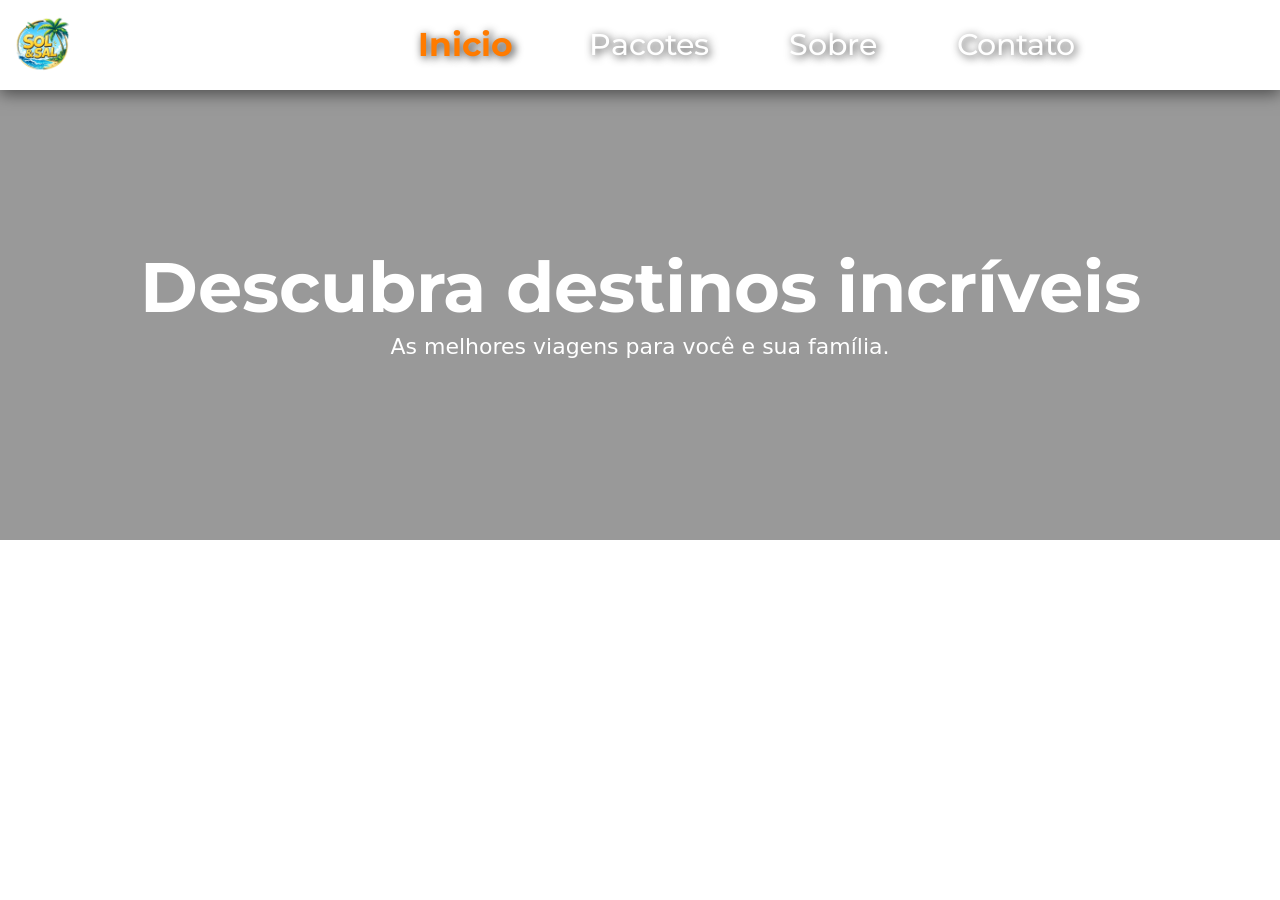
==== index.html @ 177da572 "vinicius: alteração da responsividade da navbar" ====
<!DOCTYPE html>
<html lang="en">
<head>
    <meta charset="UTF-8">
    <meta name="viewport" content="width=device-width, initial-scale=1.0">
    <title>Contato Agencia de Viagens</title>
    <link rel="stylesheet" href="css/style.css"/>
    <link rel="preconnect" href="https://fonts.googleapis.com">
    <link rel="preconnect" href="https://fonts.gstatic.com" crossorigin>
    <link href="https://fonts.googleapis.com/css2?family=Montserrat:wght@400;700;900&display=swap" rel="stylesheet">
    <link href="https://cdn.jsdelivr.net/npm/bootstrap@5.3.3/dist/css/bootstrap.min.css" rel="stylesheet">
    <script src="https://cdn.jsdelivr.net/npm/bootstrap@5.3.3/dist/js/bootstrap.bundle.min.js"></script>
</head>
<body>
    <header>
        <div class="container-fluid header-content">
            
            <img src="images/logo.png" alt="Logo" class="logo">

            <nav>
                <a href="index.html" class="pagina_ativa">Inicio</a>
                <a href="pacotes.html">Pacotes</a>
                <a href="sobre.html">Sobre</a>
                <a href="contato.html">Contato</a>
            </nav>
        </div>

    </header>

    <main class="banner">
        <div class="banner-content">
            <h2 class="banner-title">
                Descubra destinos incríveis
            </h2>

            <p class="banner-subtitle">
                As melhores viagens para você e sua família.
            </p>
        </div>
    </main>
</body>
</html>
---- css/style.css ----
* {
    margin: 0px;
    padding: 0;
    box-sizing: border-box;
}
/* Root (predefinição de Titulo, cores e etc) */
:root {
    --title-font: 'Montserrat',  sans-serif;
    --title-weight: 500;
    --cor_branco: white;
    --cor_preto: black;
    --cor_madeira: #DEB887;
    --cor_sol: #FF7B00;
}


/* Logo no titulo, navbar e botoes da navbar */
.logo{
    padding-top: 10px;
    height: 70px;
    width: auto;
    left: 0;
}

header {
    position: fixed;
    height: 90px;
    top: 0;
    left: 0;
    width: 100%;
    z-index: 1000;
    background-color: white;
    padding-bottom: 20px;
    border-bottom: 6px solid var(--cor_branco);
    box-shadow: 0 4px 15px rgba(0, 0, 0, 0.5);
}
.header-content {
    display: flex;
    align-items: center;
    width: 100%;
    height: 100%;
    padding: 10px 0px 10px 0px;
}

nav {
    display: flex;
    flex-direction: row;
    justify-content: center;
    margin-left: 10px;
    gap: 20px;
    align-items: center;
    margin-top: 10px
}
nav a{
    text-shadow: 2px 2px 8px rgba(0, 0, 0, 0.8);
    font-family: var(--title-font);
    font-weight: var(--title-weight);
    font-size: 18px;
    text-decoration: none;
    color:var(--cor_branco);
    transition: transform 0.2s ease;
}
nav a:hover {
    color: var(--cor_sol);
    border-radius: 10px;
    transform: scale(1.10);
}
nav a.pagina_ativa {
    font-weight: bold;
    color: var(--cor_sol);
    transform: scale(1.10);
}
/* FIM DA NAV*/

/* Body Padrão (Alterar conforme desenvolvimento do site) */
body {
    padding-top: 90px;
    font-family: Arial, sans-serif;
    background-color: #f8f8f8;
    background-size: 25px 25px;
}

.banner {
    min-height: 450px;
    background-image: 
    linear-gradient(rgba(0, 0, 0, 0.4),
    rgba(0, 0, 0, 0.4)),
    url("../images/fundo_principal.jpg");
    background-size: cover;
    background-position: center;
    
    display: flex;
    flex-direction: column;
    justify-content: center;
    align-items: center;

    color: white;
    text-align: center;
}

.banner-title {
    font-family: 'Montserrat', sans-serif;
    font-size: 70px;
    font-weight: 700;
    color: white;
    line-height: 1;
}

.banner-subtitle {
    color: white;
    font-size: 22px;
}

/* CSS da Página Sobre */
.sobre {
    padding: 60px 20px;
}

.sobre .container {
    max-width: 900px;
    margin: 0 auto;
    background-color: rgba(255, 255, 255, 0.9);
    padding: 40px;
    border-radius: 15px;
    box-shadow: 0 5px 15px rgba(0, 0, 0, 0.15);
}

.sobre h2 {
    font-family: var(--title-font);
    font-weight: var(--title-weight);
    font-size: 2.8rem;
    text-align: center;
    color: var(--cor_sol);
    margin-bottom: 30px;
    text-transform: uppercase;
    letter-spacing: 2px;
}

.sobre p {
    font-size: 1.1rem;
    line-height: 1.8;
    color: #333;
    text-align: justify;
    margin-bottom: 20px;
}

.sobre strong {
    color: var(--cor_sol);
}

.sobre p:last-child {
    margin-bottom: 0;
}









/* tela para tablet */
@media (min-width: 768px) {
    nav{
        gap: 40px;
    }
    nav a{
        font-size: 22px;
    }
}
/* Fim tela para tablet*/
 






/* Tela para PC*/
@media (min-width: 1024px){
    .container{
        max-width: 100%;
    }
    header {
    display: flex;
    flex-direction: column;
    align-items: center;
    padding-bottom: 5px;
    border-bottom: 6px solid var(--cor_branco);
    margin-left: 00px;
    }
    nav {
        gap: 80px;
        align-items: center;
        margin-left: 350px;
    }
    nav a{
        font-size: 30px;
    }

}
/* Fim tela para pc*/
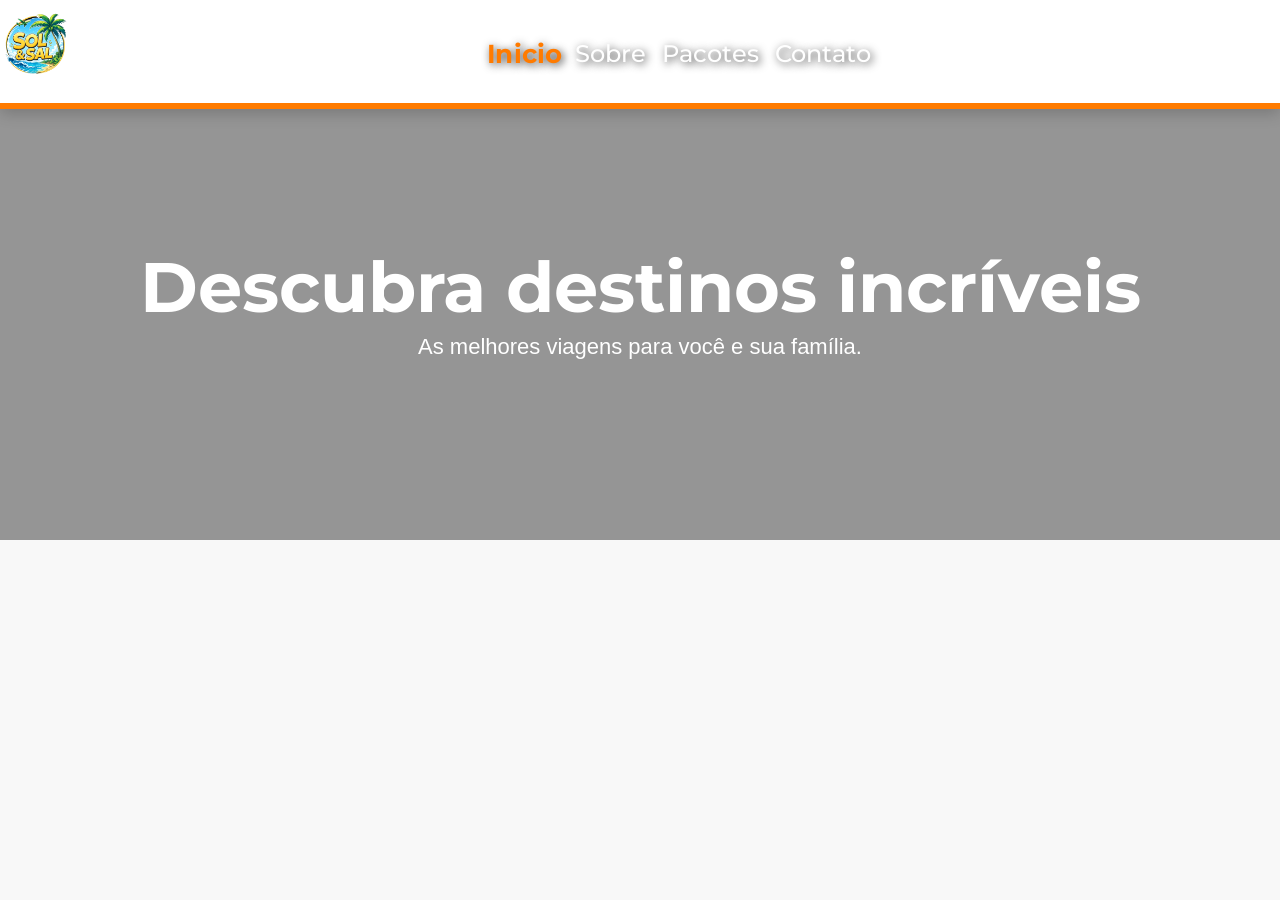
==== commit 58693e77: "criação da navbar hamburguer com bootstrap e estilizacao" ====
--- a/index.html
+++ b/index.html
@@ -4,11 +4,11 @@
     <meta charset="UTF-8">
     <meta name="viewport" content="width=device-width, initial-scale=1.0">
     <title>Contato Agencia de Viagens</title>
-    <link rel="stylesheet" href="css/style.css"/>
     <link rel="preconnect" href="https://fonts.googleapis.com">
     <link rel="preconnect" href="https://fonts.gstatic.com" crossorigin>
     <link href="https://fonts.googleapis.com/css2?family=Montserrat:wght@400;700;900&display=swap" rel="stylesheet">
     <link href="https://cdn.jsdelivr.net/npm/bootstrap@5.3.3/dist/css/bootstrap.min.css" rel="stylesheet">
+    <link rel="stylesheet" href="css/style.css"/>
     <script src="https://cdn.jsdelivr.net/npm/bootstrap@5.3.3/dist/js/bootstrap.bundle.min.js"></script>
 </head>
 <body>
@@ -17,11 +17,30 @@
             
             <img src="images/logo.png" alt="Logo" class="logo">
 
-            <nav>
-                <a href="index.html" class="pagina_ativa">Inicio</a>
-                <a href="pacotes.html">Pacotes</a>
-                <a href="sobre.html">Sobre</a>
-                <a href="contato.html">Contato</a>
+            <nav class="navbar navbar-expand-lg navbar bg">
+                <div class="container-fluid">
+
+                        <button class="navbar-toggler" type="button" data-bs-toggle="collapse" data-bs-target="#menuNavbar" aria-controls="menuNavbar" aria-expanded="false" aria-label="Alternar navegação">
+                            <span class="navbar-toggler-icon"></span>
+                        </button>
+
+                        <div class="collapse navbar-collapse" id="menuNavbar">
+                        <ul class="navbar-nav me-auto mb-2 mb-lg-0">
+                            <li class="nav-item">
+                            <a class="nav-link custom-navlink active" aria-current="page" href="index.html">Inicio</a>
+                            </li>
+                            <li class="nav-item">
+                            <a class="nav-link custom-navlink" href="sobre.html">Sobre</a>
+                            </li>
+                            <li class="nav-item">
+                            <a class="nav-link custom-navlink" href="pacotes.html">Pacotes</a>
+                            </li>
+                            <li class="nav-item">
+                            <a class="nav-link custom-navlink" href="contato.html">Contato</a>
+                            </li>
+                        </ul>
+                        </div>
+                </div>
             </nav>
         </div>
 
--- a/css/style.css
+++ b/css/style.css
@@ -16,7 +16,6 @@
 
 /* Logo no titulo, navbar e botoes da navbar */
 .logo{
-    padding-top: 10px;
     height: 70px;
     width: auto;
     left: 0;
@@ -24,19 +23,20 @@
 
 header {
     position: fixed;
-    height: 90px;
+    min-height: 90px;
     top: 0;
     left: 0;
     width: 100%;
     z-index: 1000;
     background-color: white;
     padding-bottom: 20px;
-    border-bottom: 6px solid var(--cor_branco);
-    box-shadow: 0 4px 15px rgba(0, 0, 0, 0.5);
+    border-bottom: 4px solid var(--cor_sol);
+    box-shadow: 0 4px 15px rgba(0, 0, 0, 0.2);
 }
 .header-content {
     display: flex;
-    align-items: center;
+    align-items: flex-start;
+    justify-content: space-between;
     width: 100%;
     height: 100%;
     padding: 10px 0px 10px 0px;
@@ -49,25 +49,27 @@
     margin-left: 10px;
     gap: 20px;
     align-items: center;
-    margin-top: 10px
-}
-nav a{
-    text-shadow: 2px 2px 8px rgba(0, 0, 0, 0.8);
+    margin-top: 10px;
+    width: 100%;
+}
+nav .custom-navlink{
+    text-shadow: 2px 2px 8px rgba(0, 0, 0, 0.8) !important;
     font-family: var(--title-font);
     font-weight: var(--title-weight);
     font-size: 18px;
     text-decoration: none;
-    color:var(--cor_branco);
+    color:var(--cor_branco) !important;
     transition: transform 0.2s ease;
 }
-nav a:hover {
-    color: var(--cor_sol);
+nav .custom-navlink:hover {
+    color: var(--cor_sol) !important;
     border-radius: 10px;
     transform: scale(1.10);
 }
-nav a.pagina_ativa {
+nav .custom-navlink.active, 
+nav .custom-navlink.pagina_ativa {
     font-weight: bold;
-    color: var(--cor_sol);
+    color: var(--cor_sol) !important;
     transform: scale(1.10);
 }
 /* FIM DA NAV*/
@@ -176,6 +178,45 @@
 
 
 
+/* Estilo exclusivo para o menu hamburguer*/
+@media (max-width: 991px) {
+/* 1. Mudar a cor de fundo da "caixa" do menu quando ele abre */
+    #menuNavbar {
+        background-color: var(--cor_madeira);
+        padding: 15px;
+        border-radius: 10px;
+        margin-top: 10px;
+        box-shadow: 0px 4px 10px var(--cor_sol); /* Sombra em volta  */
+    }
+    .navbar-nav .custom-navlink {
+        color: var(--cor_branco);
+        font-size: 18px;
+        text-align: center;
+        padding: 12px 0;
+        border-bottom: 1px solid gray; 
+        transition: all 0.3s ease;
+    }
+    .navbar-nav .nav-item:last-child .custom-navlink {
+        border-bottom: none;
+    }
+    .navbar-nav .custom-navlink:hover, 
+    .navbar-nav .custom-navlink.active {
+        color: #ff5733;
+        background-color: var(--cor_branco);
+        border-radius: 5px;
+    }
+}
+/*FIM NAVBAR HAMBURGUER*/
+
+
+
+
+
+
+
+
+
+
 
 /* Tela para PC*/
 @media (min-width: 1024px){
@@ -187,16 +228,13 @@
     flex-direction: column;
     align-items: center;
     padding-bottom: 5px;
-    border-bottom: 6px solid var(--cor_branco);
-    margin-left: 00px;
+    border-bottom: 6px solid var(--cor_sol);
     }
     nav {
-        gap: 80px;
-        align-items: center;
-        margin-left: 350px;
-    }
-    nav a{
-        font-size: 30px;
+        margin-left: 400px;
+    }
+    nav .custom-navlink{
+        font-size: 24px;
     }
 
 }
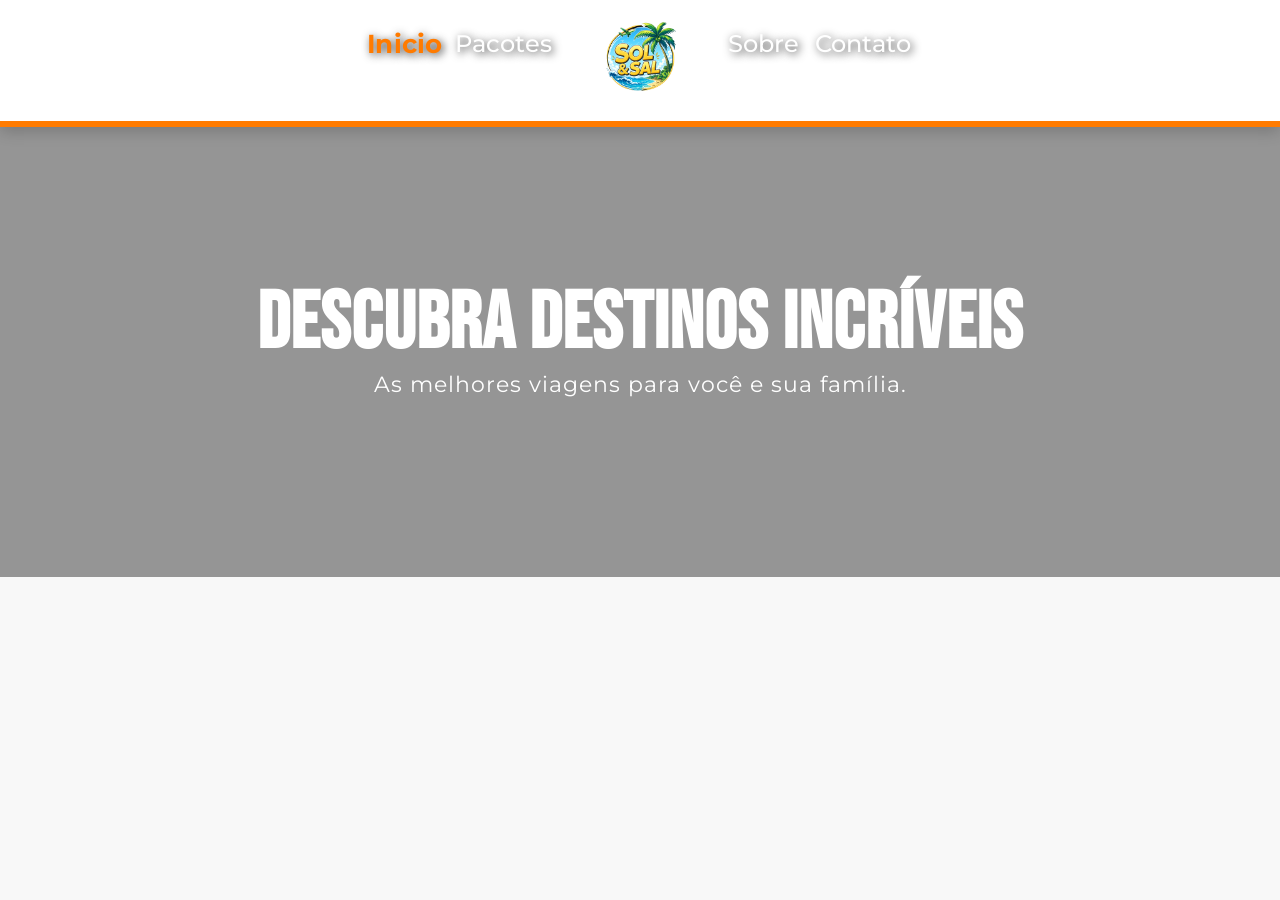
==== commit 755ce231: "Yarley: Adicionado e aplicado novas fontes na página principal, reorganização da navbar aplicando a " ====
--- a/index.html
+++ b/index.html
@@ -3,19 +3,23 @@
 <head>
     <meta charset="UTF-8">
     <meta name="viewport" content="width=device-width, initial-scale=1.0">
-    <title>Contato Agencia de Viagens</title>
+    <title>Sol & Sal | Agência de Viagens e Pacotes Turísticos</title>
     <link rel="preconnect" href="https://fonts.googleapis.com">
     <link rel="preconnect" href="https://fonts.gstatic.com" crossorigin>
     <link href="https://fonts.googleapis.com/css2?family=Montserrat:wght@400;700;900&display=swap" rel="stylesheet">
     <link href="https://cdn.jsdelivr.net/npm/bootstrap@5.3.3/dist/css/bootstrap.min.css" rel="stylesheet">
     <link rel="stylesheet" href="css/style.css"/>
+    <link rel="icon" type="favicon" href="images/logo.png" class="favicon">
     <script src="https://cdn.jsdelivr.net/npm/bootstrap@5.3.3/dist/js/bootstrap.bundle.min.js"></script>
+    <link rel="preconnect" href="https://fonts.googleapis.com">
+    <link rel="preconnect" href="https://fonts.gstatic.com" crossorigin>
+    <link href="https://fonts.googleapis.com/css2?family=Bebas+Neue&display=swap" rel="stylesheet">
+    <link rel="icon" type="favicon" href="images/logo.png" class="favicon">
 </head>
 <body>
     <header>
         <div class="container-fluid header-content">
             
-            <img src="images/logo.png" alt="Logo" class="logo">
 
             <nav class="navbar navbar-expand-lg navbar bg">
                 <div class="container-fluid">
@@ -30,10 +34,13 @@
                             <a class="nav-link custom-navlink active" aria-current="page" href="index.html">Inicio</a>
                             </li>
                             <li class="nav-item">
+                            <a class="nav-link custom-navlink" href="pacotes.html">Pacotes</a>
+                            </li>
+
+                            <img src="images/logo.png" alt="Logo" class="logo">
+
+                            <li class="nav-item">
                             <a class="nav-link custom-navlink" href="sobre.html">Sobre</a>
-                            </li>
-                            <li class="nav-item">
-                            <a class="nav-link custom-navlink" href="pacotes.html">Pacotes</a>
                             </li>
                             <li class="nav-item">
                             <a class="nav-link custom-navlink" href="contato.html">Contato</a>
--- a/css/style.css
+++ b/css/style.css
@@ -16,41 +16,40 @@
 
 /* Logo no titulo, navbar e botoes da navbar */
 .logo{
-    height: 70px;
+    height: 80px;
     width: auto;
-    left: 0;
-}
+    margin: 0 40px;
+} 
 
 header {
-    position: fixed;
+    position: sticky;
     min-height: 90px;
     top: 0;
     left: 0;
     width: 100%;
     z-index: 1000;
     background-color: white;
-    padding-bottom: 20px;
+    display: flex;
+    align-items: center;
+    justify-content: center;
     border-bottom: 4px solid var(--cor_sol);
     box-shadow: 0 4px 15px rgba(0, 0, 0, 0.2);
 }
 .header-content {
     display: flex;
-    align-items: flex-start;
-    justify-content: space-between;
+    align-items: center;
+    justify-content: center;
     width: 100%;
     height: 100%;
-    padding: 10px 0px 10px 0px;
+    padding: 10px 20px;
 }
 
 nav {
     display: flex;
     flex-direction: row;
     justify-content: center;
-    margin-left: 10px;
-    gap: 20px;
-    align-items: center;
-    margin-top: 10px;
-    width: 100%;
+    align-items: center;
+    gap: 35px;
 }
 nav .custom-navlink{
     text-shadow: 2px 2px 8px rgba(0, 0, 0, 0.8) !important;
@@ -76,7 +75,7 @@
 
 /* Body Padrão (Alterar conforme desenvolvimento do site) */
 body {
-    padding-top: 90px;
+    padding-top: 0px;
     font-family: Arial, sans-serif;
     background-color: #f8f8f8;
     background-size: 25px 25px;
@@ -101,16 +100,21 @@
 }
 
 .banner-title {
+    font-family: 'Bebas Neue', sans-serif;
+    font-size: 80px;
+    font-weight: 720;
+    color: white;
+    line-height: 0.9;
+    text-transform: uppercase;
+    letter-spacing: 1px;
+}
+
+.banner-subtitle {
     font-family: 'Montserrat', sans-serif;
-    font-size: 70px;
-    font-weight: 700;
-    color: white;
-    line-height: 1;
-}
-
-.banner-subtitle {
     color: white;
     font-size: 22px;
+    font-weight: 400;
+    letter-spacing: 1px;
 }
 
 /* CSS da Página Sobre */
@@ -124,7 +128,7 @@
     background-color: rgba(255, 255, 255, 0.9);
     padding: 40px;
     border-radius: 15px;
-    box-shadow: 0 5px 15px rgba(0, 0, 0, 0.15);
+    box-shadow: 0 5px 15px rgba(0.5, 0.5, 0.5, 0.5);
 }
 
 .sobre h2 {
@@ -230,9 +234,7 @@
     padding-bottom: 5px;
     border-bottom: 6px solid var(--cor_sol);
     }
-    nav {
-        margin-left: 400px;
-    }
+
     nav .custom-navlink{
         font-size: 24px;
     }
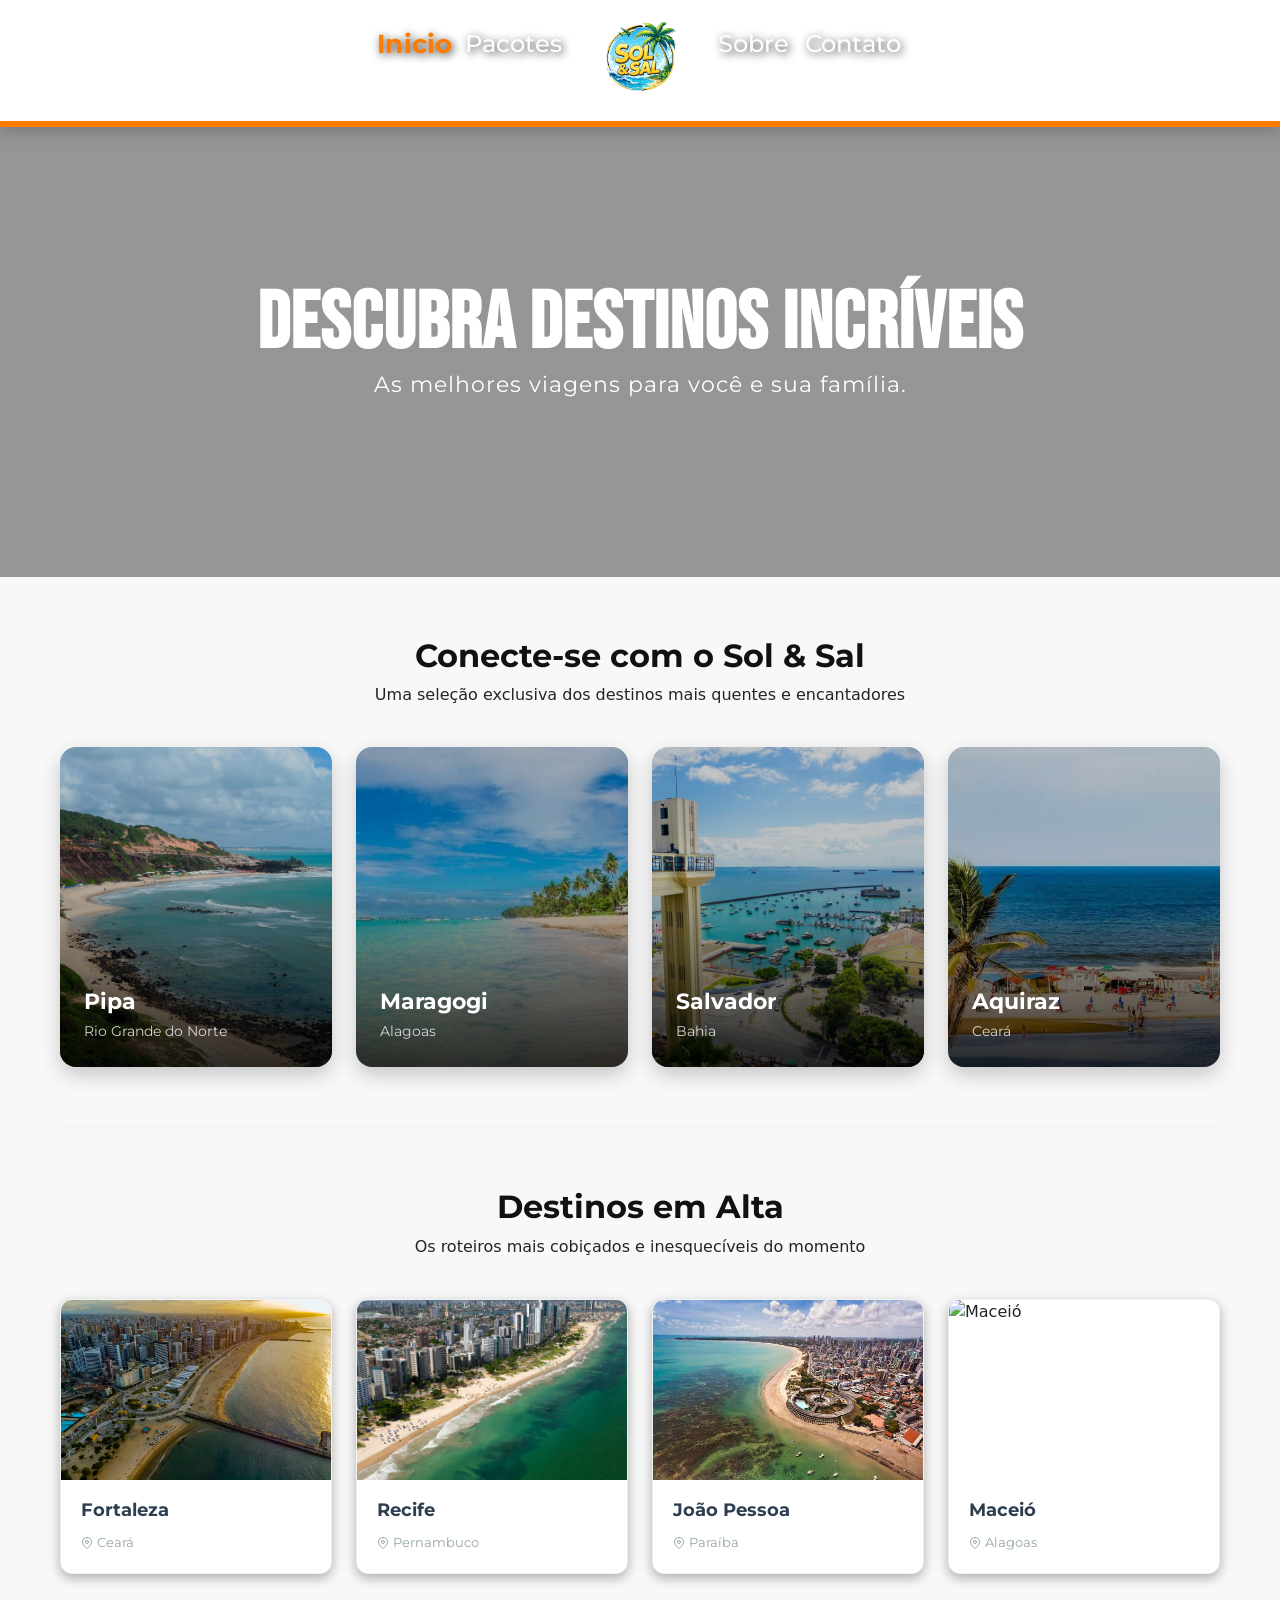
==== commit 5cb46cad: "Yarley: Adicionado estrutura com destinos em formato de card na página principal, com animações de h" ====
--- a/index.html
+++ b/index.html
@@ -37,7 +37,9 @@
                             <a class="nav-link custom-navlink" href="pacotes.html">Pacotes</a>
                             </li>
 
+                            <li>
                             <img src="images/logo.png" alt="Logo" class="logo">
+                            </li>
 
                             <li class="nav-item">
                             <a class="nav-link custom-navlink" href="sobre.html">Sobre</a>
@@ -64,5 +66,119 @@
             </p>
         </div>
     </main>
+
+<section class="secao-inspiracao">
+    <div class="cabecalho-secao">
+        <h2>Conecte-se com o Sol & Sal</h2>
+        <p>Uma seleção exclusiva dos destinos mais quentes e encantadores</p>
+    </div>
+
+    <div class="grid-inspiracao">
+        <div class="card-inspiracao">
+            <img src="images/pipa.jpg" alt="Pipa">
+            <div class="overlay-conteudo">
+                <h3>Pipa</h3>
+                <span class="estado">Rio Grande do Norte</span>
+            </div>
+        </div>
+        
+        <div class="card-inspiracao">
+            <img src="images/maragogi.jpg" alt="Maragogi">
+            <div class="overlay-conteudo">
+                <h3>Maragogi</h3>
+                <span class="estado">Alagoas</span>
+            </div>
+        </div>
+
+        <div class="card-inspiracao">
+            <img src="images/salvador.jpg" alt="Salvador">
+            <div class="overlay-conteudo">
+                <h3>Salvador</h3>
+                <span class="estado">Bahia</span>
+            </div>
+        </div>
+
+        <div class="card-inspiracao">
+            <img src="images/aquiraz.jpg" alt="Aquiraz">
+            <div class="overlay-conteudo">
+                <h3>Aquiraz</h3>
+                <span class="estado">Ceará</span>
+            </div>
+        </div>
+        </div>
+</section>
+
+<hr class="divisor-secao">
+
+<section class="secao-roteiros">
+    <div class="cabecalho-secao">
+        <h2>Destinos em Alta</h2>
+        <p>Os roteiros mais cobiçados e inesquecíveis do momento</p>
+    </div>
+
+    <div class="grid-roteiros">
+        <div class="card-roteiro">
+            <div class="img-container">
+                <img src="images/fortaleza.jpg" alt="Fortaleza">
+            </div>
+            <div class="roteiro-conteudo">
+                <h3>Fortaleza</h3>
+                <div class="roteiro-rodape">
+                    <span class="geo-local">
+                        <svg width="12" height="12" viewBox="0 0 24 24" fill="none" stroke="currentColor" stroke-width="2"><path d="M21 10c0 7-9 13-9 13s-9-6-9-13a9 9 0 0 1 18 0z"></path><circle cx="12" cy="10" r="3"></circle></svg>
+                        Ceará
+                    </span>
+                </div>
+            </div>
+        </div>
+
+        <div class="card-roteiro">
+            <div class="img-container">
+                <img src="images/recife.jpg" alt="Recife">
+            </div>
+            <div class="roteiro-conteudo">
+                <h3>Recife</h3>
+                <div class="roteiro-rodape">
+                    <span class="geo-local">
+                        <svg width="12" height="12" viewBox="0 0 24 24" fill="none" stroke="currentColor" stroke-width="2"><path d="M21 10c0 7-9 13-9 13s-9-6-9-13a9 9 0 0 1 18 0z"></path><circle cx="12" cy="10" r="3"></circle></svg>
+                        Pernambuco
+                    </span>
+                </div>
+            </div>
+        </div>
+
+        <div class="card-roteiro">
+            <div class="img-container">
+                <img src="images/joao_pessoa.jpg" alt="João Pessoa">
+            </div>
+            <div class="roteiro-conteudo">
+                <h3>João Pessoa</h3>
+                <div class="roteiro-rodape">
+                    <span class="geo-local">
+                        <svg width="12" height="12" viewBox="0 0 24 24" fill="none" stroke="currentColor" stroke-width="2"><path d="M21 10c0 7-9 13-9 13s-9-6-9-13a9 9 0 0 1 18 0z"></path><circle cx="12" cy="10" r="3"></circle></svg>
+                        Paraíba
+                    </span>
+                </div>
+            </div>
+        </div>
+
+        <div class="card-roteiro">
+            <div class="img-container">
+                <img src="images/maceio.jpg" alt="Maceió">
+            </div>
+            <div class="roteiro-conteudo">
+                <h3>Maceió</h3>
+                <div class="roteiro-rodape">
+                    <span class="geo-local">
+                        <svg width="12" height="12" viewBox="0 0 24 24" fill="none" stroke="currentColor" stroke-width="2"><path d="M21 10c0 7-9 13-9 13s-9-6-9-13a9 9 0 0 1 18 0z"></path><circle cx="12" cy="10" r="3"></circle></svg>
+                        Alagoas
+                    </span>
+                </div>
+            </div>
+        </div>
+        
+        </div>
+</section>
+
 </body>
 </html>
--- a/css/style.css
+++ b/css/style.css
@@ -18,7 +18,7 @@
 .logo{
     height: 80px;
     width: auto;
-    margin: 0 40px;
+    margin: 0 30px;
 } 
 
 header {
@@ -45,7 +45,7 @@
 }
 
 nav {
-    display: flex;
+    display: inline-block;
     flex-direction: row;
     justify-content: center;
     align-items: center;
@@ -76,7 +76,6 @@
 /* Body Padrão (Alterar conforme desenvolvimento do site) */
 body {
     padding-top: 0px;
-    font-family: Arial, sans-serif;
     background-color: #f8f8f8;
     background-size: 25px 25px;
 }
@@ -164,6 +163,255 @@
 
 
 
+/* CSS da Página Contato */
+/*Alteraões feitas por Carlos Italo:
+/* Define um fundo cinza claro*/
+main {
+    background-color: #f9f9f9;
+    padding: 40px 20px;
+}
+
+/* Cria o seção de contato (quadro branco centralizado)*/
+.secao-contato {
+    max-width: 500px;
+    margin: 0 auto;
+    background: #ffffff;
+    padding: 30px;
+    border-radius: 15px; /* Bordas bem arredondadas no card */
+}
+
+/* Estilo do título */
+.titulo-contato {
+    text-align: center;
+    margin-top: 0;
+    margin-bottom: 25px;
+    color: #333;
+    font-size: 24px;
+}
+
+/* Espaçamento entre as caixas de texto */
+.campo-grupo {
+    margin-bottom: 20px;
+}
+
+/* Configuração descrião dos nomes dos cmapos */
+.campo-grupo label {
+    display: block; /* Força o texto a ficar em cima do campo */
+    margin-bottom: 8px;
+    font-weight: bold;
+    color: #555;
+    font-size: 14px;
+}
+
+/* Estilização moderna das caixas de entrada de texto */
+.campo-grupo input, 
+.campo-grupo textarea {
+    width: 100%; /* Ocupa toda a largura da caixinha branca */
+    padding: 12px;
+    border: 1px solid #ccc;
+    border-radius: 10px; /* Bordas arredondadas nos campos! */
+    font-size: 15px;
+    box-sizing: border-box; /* Impede que o padding estoure o tamanho do campo */
+    outline: none;
+    transition: border-color 0.3s ease;
+}
+
+/* Destaque em laranja (cor do Sol & Mar) quando o usuário clica no campo 
+.campo-grupo input:focus, 
+.campo-grupo textarea:focus {
+    border-color: #ff8c00;
+}
+*/
+
+/* Alinhamento dos botões lado a lado */
+.botoes-grupo {
+    display: flex;
+    justify-content: space-between;
+    gap: 15px;
+}
+
+/* Base arredondada dos botões */
+.btn-enviar , .btn-zap {
+    padding: 14px;
+    border: none;
+    border-radius: 10px; /* Botões arredondados */
+    font-size: 16px;
+    font-weight: bold;
+    cursor: pointer;
+    transition: background-color 0.2s ease;
+}
+
+/* Botão Enviar - Laranja Principal */
+.btn-enviar {
+    background-color: #ff8c00;
+    color: white;
+}
+
+.btn-enviar:hover {
+    background-color: #e07b00;
+}
+
+/* Botão Zap - Verde */
+.btn-zap {
+    padding: 14px 25px;
+    background-color: #25D366;
+    color: #ffffff;
+}
+
+.btn-zap:hover {
+    background-color: #25D366;
+}
+
+/* Seção dos destinos na página principal */
+/* --- CONFIGURAÇÕES GERAIS --- */
+.secao-inspiracao, .secao-roteiros {
+    max-width: 1200px;
+    margin: 0 auto;
+    padding: 60px 20px;
+}
+.cabecalho-secao {
+    text-align: center;
+    margin-bottom: 40px;
+}
+
+.cabecalho-secao h2 {
+    font-family: var(--title-font);
+    font-size: 32px;
+    font-weight: 700;
+    color: #111;
+    margin-bottom: 8px;
+}
+.divisor-secao {
+    border: 0;
+    height: 1px;
+    background: #e0e0e0;
+    max-width: 1160px;
+    margin: 0 auto;
+}
+
+/* Cards de Destinos da Página Principal */
+.grid-inspiracao {
+    display: grid;
+    grid-template-columns: repeat(auto-fill, minmax(260px, 1fr));
+    gap: 24px;
+}
+.card-inspiracao {
+    position: relative;
+    height: 320px;
+    border-radius: 16px;
+    overflow: hidden;
+    box-shadow: 0 8px 20px rgba(0,0,0,0.2);
+    cursor: pointer;
+}
+.card-inspiracao img {
+    width: 100%;
+    height: 100%;
+    object-fit: cover;
+    transition: transform 0.5s ease;
+}
+/* Sombra na imagem para destacar o texto */
+.card-inspiracao::after {
+    content: '';
+    position: absolute;
+    inset: 0;
+    background: linear-gradient(to top, rgba(0,0,0,0.8) 0%, rgba(0,0,0,0.2) 60%);
+    transition: opacity 0.3s ease;
+}
+.overlay-conteudo {
+    position: absolute;
+    bottom: 0;
+    left: 0;
+    width: 100%;
+    padding: 24px;
+    z-index: 2;
+    color: white;
+    font-family: var(--title-font);
+}
+.overlay-conteudo h3 {
+    font-size: 22px;
+    font-weight: 700;
+    margin-bottom: 4px;
+}
+.overlay-conteudo .estado {
+    font-size: 14px;
+    opacity: 0.8;
+}
+/* Efeito de movimento */
+.card-inspiracao:hover img {
+    transform: scale(1.1);
+}
+
+/* Cards de Destinos Em Alta */
+.grid-roteiros {
+    display: grid;
+    grid-template-columns: repeat(auto-fill, minmax(260px, 1fr));
+    gap: 24px;
+}
+.card-roteiro {
+    background: #ffffff;
+    border-radius: 12px;
+    overflow: hidden;
+    box-shadow: 0 4px 12px rgba(0, 0, 0, 0.3);
+    border: 1px solid #eef2f5;
+    display: flex;
+    flex-direction: column;
+    transition: transform 0.3s ease;
+}
+.card-roteiro:hover {
+    transform: translateY(-5px);
+}
+.img-container {
+    width: 100%;
+    height: 180px;
+}
+.img-container img {
+    width: 100%;
+    height: 100%;
+    object-fit: cover;
+}
+.roteiro-conteudo {
+    padding: 20px;
+    display: flex;
+    flex-direction: column;
+    flex-grow: 1;
+}
+.roteiro-conteudo h3 {
+    font-family: var(--title-font);
+    font-size: 18px;
+    font-weight: 700;
+    color: #2c3e50;
+    margin: 0 0 12px 0;
+}
+.roteiro-rodape {
+    display: flex;
+    justify-content: space-between;
+    align-items: center;
+    font-family: var(--title-font);
+    font-size: 13px;
+    margin-top: auto;
+}
+.geo-local {
+    display: flex;
+    align-items: center;
+    gap: 4px;
+    color: #95a5a6;
+}
+.qtd-passeios {
+    color: #7f8c8d;
+    font-weight: 500;
+}
+
+
+
+
+
+
+
+
+
+
+
+
 
 
 /* tela para tablet */
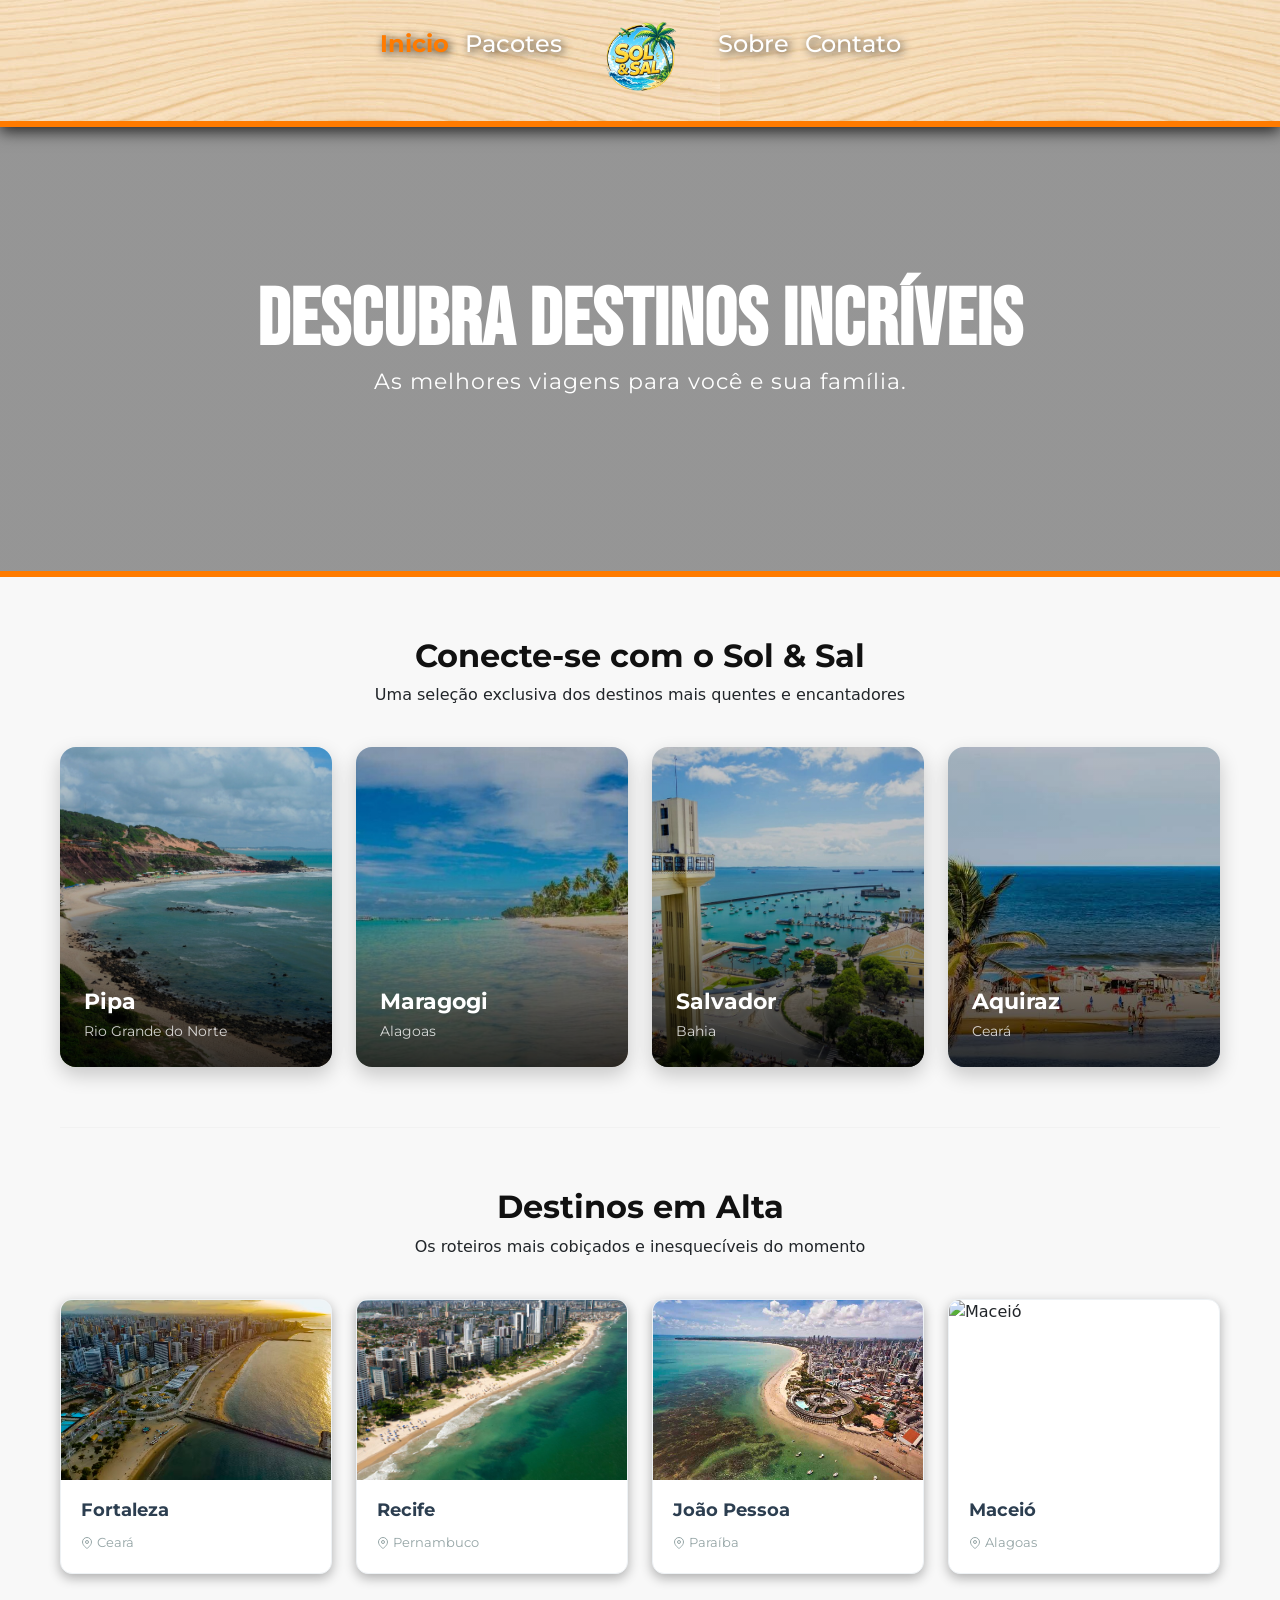
==== commit be88235c: "vinicius: criacao completa pacotes" ====
--- a/index.html
+++ b/index.html
@@ -38,7 +38,7 @@
                             </li>
 
                             <li>
-                            <img src="images/logo.png" alt="Logo" class="logo">
+                            <img src="images/logo.png" alt="Logo" class="logo" >
                             </li>
 
                             <li class="nav-item">
@@ -72,7 +72,7 @@
         <h2>Conecte-se com o Sol & Sal</h2>
         <p>Uma seleção exclusiva dos destinos mais quentes e encantadores</p>
     </div>
-
+<a href="pacotes.html">
     <div class="grid-inspiracao">
         <div class="card-inspiracao">
             <img src="images/pipa.jpg" alt="Pipa">
@@ -106,6 +106,7 @@
             </div>
         </div>
         </div>
+</a>
 </section>
 
 <hr class="divisor-secao">
--- a/css/style.css
+++ b/css/style.css
@@ -1,5 +1,5 @@
 * {
-    margin: 0px;
+    margin: 0;
     padding: 0;
     box-sizing: border-box;
 }
@@ -11,14 +11,19 @@
     --cor_preto: black;
     --cor_madeira: #DEB887;
     --cor_sol: #FF7B00;
+    --cor_mar_escuro: #0077B6;
+    --cor_mar_claro: #FFF8F0;
+    --cor_areia: #FFF8F0;
+    --cor_folhas: #2A9D8F;
+    --cor_textoescuro: #03045E;
+    --cor_fundo_claro: #FFF8F0;
+    --cor_texto_escuro: #03045E;
 }
 
 
 /* Logo no titulo, navbar e botoes da navbar */
 .logo{
-    height: 80px;
-    width: auto;
-    margin: 0 30px;
+    height: 0px;
 } 
 
 header {
@@ -28,12 +33,12 @@
     left: 0;
     width: 100%;
     z-index: 1000;
-    background-color: white;
     display: flex;
     align-items: center;
     justify-content: center;
     border-bottom: 4px solid var(--cor_sol);
-    box-shadow: 0 4px 15px rgba(0, 0, 0, 0.2);
+    box-shadow: 0 4px 15px rgba(0, 0, 0, 0.8);
+    background-image: url(/images/fundonav.jpg);
 }
 .header-content {
     display: flex;
@@ -58,18 +63,15 @@
     font-size: 18px;
     text-decoration: none;
     color:var(--cor_branco) !important;
-    transition: transform 0.2s ease;
+
 }
 nav .custom-navlink:hover {
     color: var(--cor_sol) !important;
-    border-radius: 10px;
-    transform: scale(1.10);
 }
 nav .custom-navlink.active, 
 nav .custom-navlink.pagina_ativa {
     font-weight: bold;
     color: var(--cor_sol) !important;
-    transform: scale(1.10);
 }
 /* FIM DA NAV*/
 
@@ -88,6 +90,7 @@
     url("../images/fundo_principal.jpg");
     background-size: cover;
     background-position: center;
+    border-bottom: solid 6px var(--cor_sol);
     
     display: flex;
     flex-direction: column;
@@ -406,8 +409,213 @@
 
 
 
-
-
+/*PAGINA PACOTES VMS*/
+/* Card Destaque Aquiraz */
+.pacote-card {
+    background-color: var(--cor_fundo_claro);
+    border: 2px solid var(--cor_mar_escuro);
+    border-radius: 16px;
+    box-shadow: 0 10px 25px rgba(3, 4, 94, 0.1);
+    width: 100%; 
+    overflow: hidden;
+    position: relative;
+    transition: transform 0.3s ease, box-shadow 0.3s ease;
+}
+.img-pacote-destaque{
+    width: 100%;
+    max-height: 100%;
+    position: absolute;
+}
+.pacote-card.destaque-master {
+    grid-column: 1 / -1; /* Mágica: Faz o card ocupar todas as colunas de ponta a ponta */
+    display: flex; /* Transforma o card de vertical para horizontal */
+    flex-direction: row;
+}
+.pacote-card.destaque-master .pacote-imagem {
+    flex: 1.5; /* Dá mais espaço para a imagem */
+    height: 100%;
+    min-height: 350px;
+}
+.pacote-card.destaque-master .pacote-conteudo {
+    flex: 1;
+    padding: 40px;
+    display: flex;
+    flex-direction: column;
+    justify-content: center; /* Centraliza tudo verticalmente */
+}
+.pacote-card:hover {
+    transform: translateY(-5px);
+    box-shadow: 0 15px 35px rgba(3, 4, 94, 0.15);
+}
+
+/* Tag de Destaque usando a Cor_folhas */
+.pacote-tag {
+    background-color: var(--cor_folhas);
+    color: #ffffff;
+    font-size: 0.85rem;
+    font-weight: bold;
+    padding: 6px 16px;
+    position: absolute;
+    right: 15px;
+    top: 15px;
+    border-radius: 50px;
+    z-index: 10;
+    box-shadow: 0 4px 10px rgba(0, 0, 0, 0.2);
+}
+
+/* Área da Imagem */
+.pacote-imagem {
+    height: 220px;
+    position: relative;
+    overflow: hidden;
+}
+
+.pacote-imagem img {
+    width: 100%;
+    height: 100%;
+    object-fit: cover;
+}
+
+/* Texto sobreposto na imagem usando Mar Profundo */
+.pacote-destino {
+    position: absolute;
+    bottom: 0;
+    left: 0;
+    right: 0;
+    background: linear-gradient(transparent, rgba(3, 4, 94, 0.8));
+    color: #ffffff;
+    padding: 20px 20px 10px 20px;
+    font-size: 1.4rem;
+    font-weight: bold;
+}
+
+/* Corpo do Conteúdo */
+.pacote-conteudo {
+    padding: 25px;
+}
+
+.pacote-titulo {
+    color: var(--cor_mar_escuro);
+    font-size: 1.3rem;
+    margin-bottom: 10px;
+}
+
+.pacote-descricao {
+    color: #555;
+    font-size: 0.95rem;
+    line-height: 1.5;
+    margin-bottom: 20px;
+}
+
+/* Lista de Benefícios inclusos */
+.pacote-beneficios {
+    list-style: none;
+    margin-bottom: 25px;
+}
+
+.pacote-beneficios li {
+    color: var(--cor_texto_escuro);
+    font-size: 0.9rem;
+    margin-bottom: 8px;
+    display: flex;
+    align-items: center;
+}
+
+.pacote-beneficios .icone {
+    color: var(--cor_folhas);
+    font-weight: bold;
+    margin-right: 10px;
+}
+
+/* Seção de Preços */
+.pacote-preco-container {
+    border-top: 1px dashed var(--cor_madeira);
+    padding-top: 15px;
+    margin-bottom: 20px;
+}
+
+.preco-antigo {
+    color: #888;
+    font-size: 0.85rem;
+    text-decoration: line-through;
+}
+
+.preco-atual {
+    color: var(--cor_texto_escuro);
+    font-size: 1.8rem;
+    font-weight: 800;
+    display: flex;
+    flex-direction: column;
+}
+
+.preco-atual .moeda {
+    font-size: 1rem;
+    font-weight: 600;
+}
+
+.preco-atual .parcela {
+    font-size: 0.85rem;
+    color: var(--cor_mar_escuro);
+    font-weight: normal;
+    margin-top: 2px;
+}
+
+/* Botão de Chamada para Ação com a Cor do Sol */
+.pacote-botao {
+    background-color: var(--cor_sol);
+    border: none;
+    border-radius: 8px;
+    color: #ffffff;
+    cursor: pointer;
+    font-size: 1.1rem;
+    font-weight: bold;
+    padding: 14px;
+    width: 100%;
+    text-transform: uppercase;
+    letter-spacing: 0.5px;
+    transition: background-color 0.2s ease, transform 0.1s ease;
+    box-shadow: 0 4px 15px rgba(255, 123, 0, 0.3);
+}
+
+/* Efeito de hover no botão (escurece levemente o laranja do sol) */
+.pacote-botao:hover {
+    background-color: #E06C00;
+}
+
+.pacote-botao:active {
+    transform: scale(0.98);
+}
+/* Container da Vitrine de Pacotes */
+.pacotes-vitrine {
+    display: grid;
+    grid-template-columns: repeat(3, 1fr); /* Força 3 colunas exatas */
+    gap: 30px;
+    padding: 40px 20px;
+    max-width: 1200px;
+    width: 100%;
+    margin: 0 auto; /* Centraliza a vitrine na tela */
+}
+
+@media (max-width: 992px) {
+    .pacotes-vitrine {
+        grid-template-columns: repeat(2, 1fr); /* 2 colunas no tablet */
+    }
+}
+
+@media (max-width: 768px) {
+    .pacotes-vitrine {
+        grid-template-columns: 1fr; /* 1 coluna no celular */
+    }
+    .pacote-card.destaque-master {
+        flex-direction: column; /* Volta a ser vertical no celular */
+    }
+    .pacote-card.destaque-master .pacote-imagem {
+        min-height: 250px;
+    }
+    .pacote-card.destaque-master .pacote-conteudo {
+        padding: 25px;
+    }
+}
 
 
 
@@ -475,6 +683,12 @@
     .container{
         max-width: 100%;
     }
+    .logo{
+    height: 80px;
+    width: auto;
+    margin: 0 30px;
+} 
+
     header {
     display: flex;
     flex-direction: column;
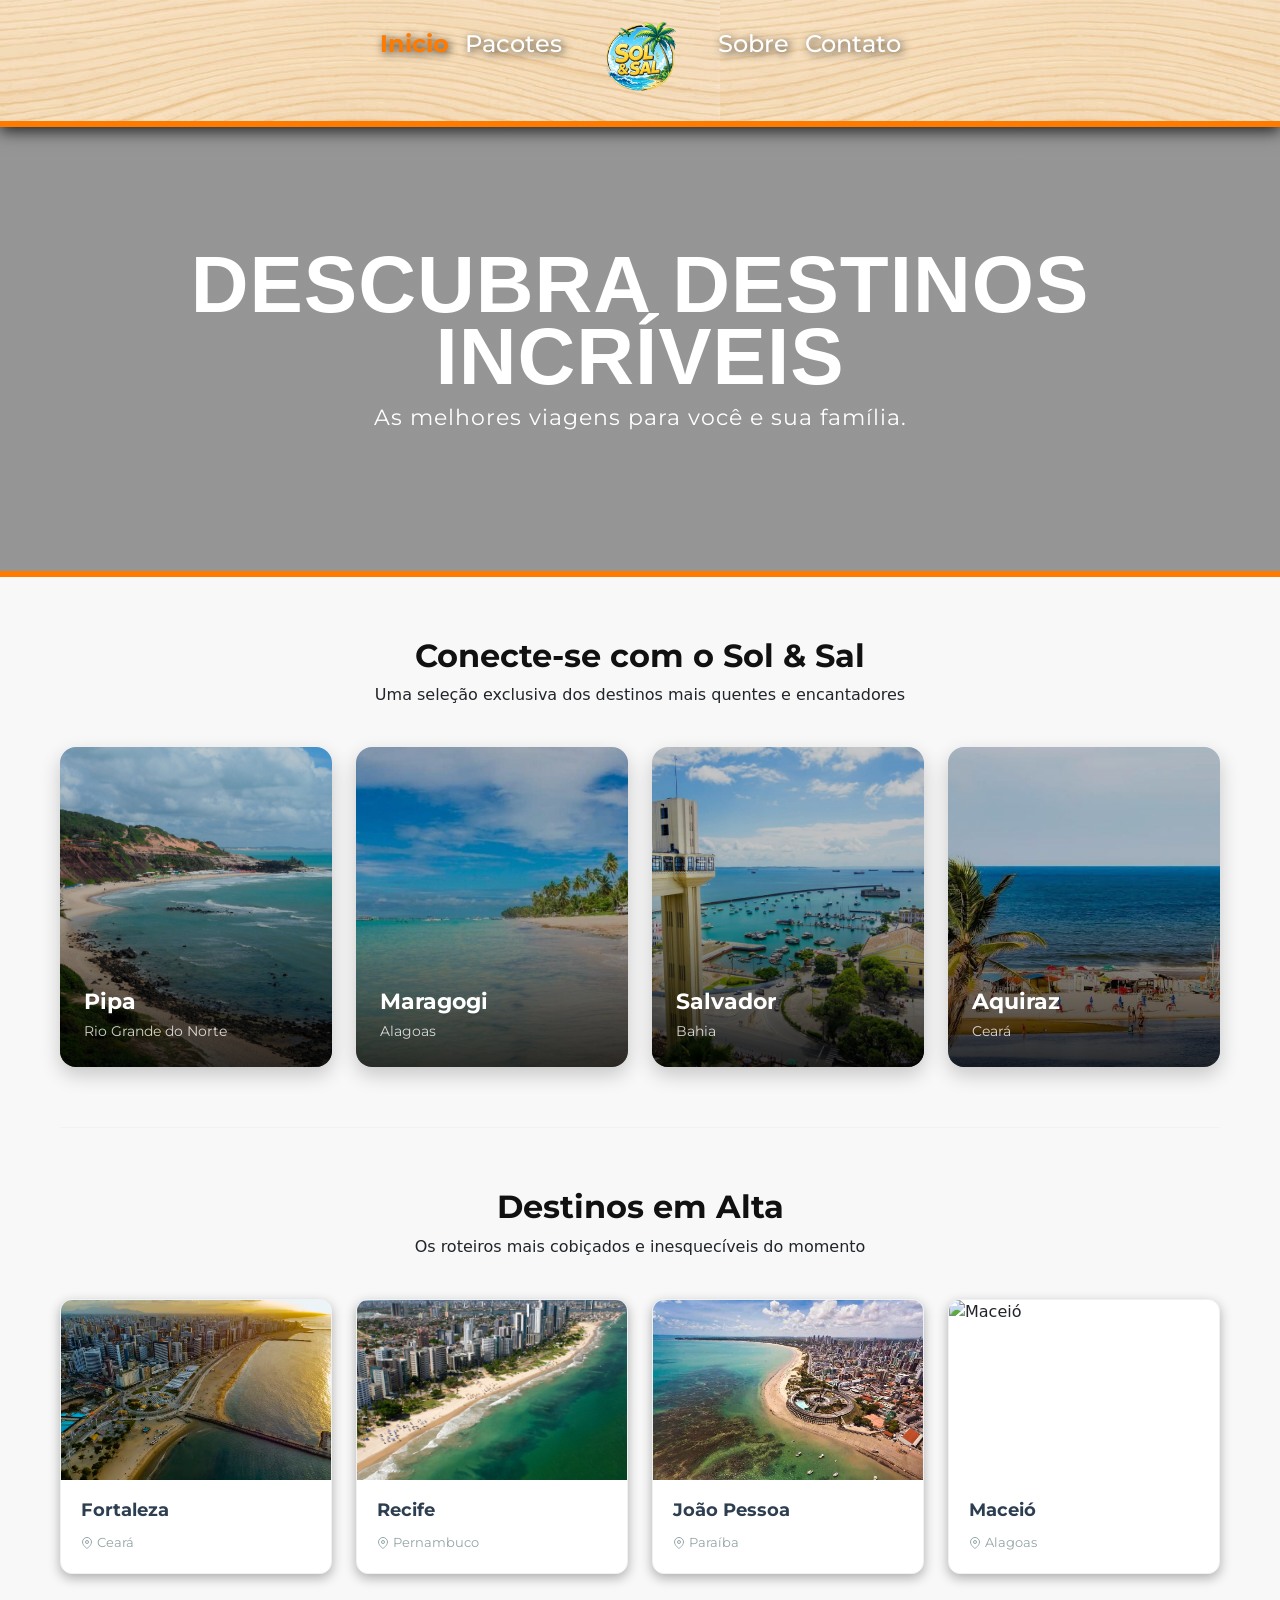
==== commit f26ff342: "vinicius: otimização de codigo" ====
--- a/index.html
+++ b/index.html
@@ -4,6 +4,7 @@
     <meta charset="UTF-8">
     <meta name="viewport" content="width=device-width, initial-scale=1.0">
     <title>Sol & Sal | Agência de Viagens e Pacotes Turísticos</title>
+    
     <link rel="preconnect" href="https://fonts.googleapis.com">
     <link rel="preconnect" href="https://fonts.gstatic.com" crossorigin>
     <link href="https://fonts.googleapis.com/css2?family=Montserrat:wght@400;700;900&display=swap" rel="stylesheet">
@@ -11,17 +12,13 @@
     <link rel="stylesheet" href="css/style.css"/>
     <link rel="icon" type="favicon" href="images/logo.png" class="favicon">
     <script src="https://cdn.jsdelivr.net/npm/bootstrap@5.3.3/dist/js/bootstrap.bundle.min.js"></script>
-    <link rel="preconnect" href="https://fonts.googleapis.com">
-    <link rel="preconnect" href="https://fonts.gstatic.com" crossorigin>
-    <link href="https://fonts.googleapis.com/css2?family=Bebas+Neue&display=swap" rel="stylesheet">
-    <link rel="icon" type="favicon" href="images/logo.png" class="favicon">
 </head>
 <body>
     <header>
         <div class="container-fluid header-content">
             
 
-            <nav class="navbar navbar-expand-lg navbar bg">
+            <nav class="navbar navbar-expand-lg">
                 <div class="container-fluid">
 
                         <button class="navbar-toggler" type="button" data-bs-toggle="collapse" data-bs-target="#menuNavbar" aria-controls="menuNavbar" aria-expanded="false" aria-label="Alternar navegação">
--- a/css/style.css
+++ b/css/style.css
@@ -38,7 +38,7 @@
     justify-content: center;
     border-bottom: 4px solid var(--cor_sol);
     box-shadow: 0 4px 15px rgba(0, 0, 0, 0.8);
-    background-image: url(/images/fundonav.jpg);
+    background-image: url(../images/fundonav.jpg);
 }
 .header-content {
     display: flex;
@@ -220,11 +220,10 @@
 }
 
 /* Destaque em laranja (cor do Sol & Mar) quando o usuário clica no campo 
-.campo-grupo input:focus, 
+.campo-grupo input:focus, */
 .campo-grupo textarea:focus {
     border-color: #ff8c00;
 }
-*/
 
 /* Alinhamento dos botões lado a lado */
 .botoes-grupo {
@@ -616,7 +615,7 @@
         padding: 25px;
     }
 }
-
+/*Fim da pagina pacotes*/
 
 
 
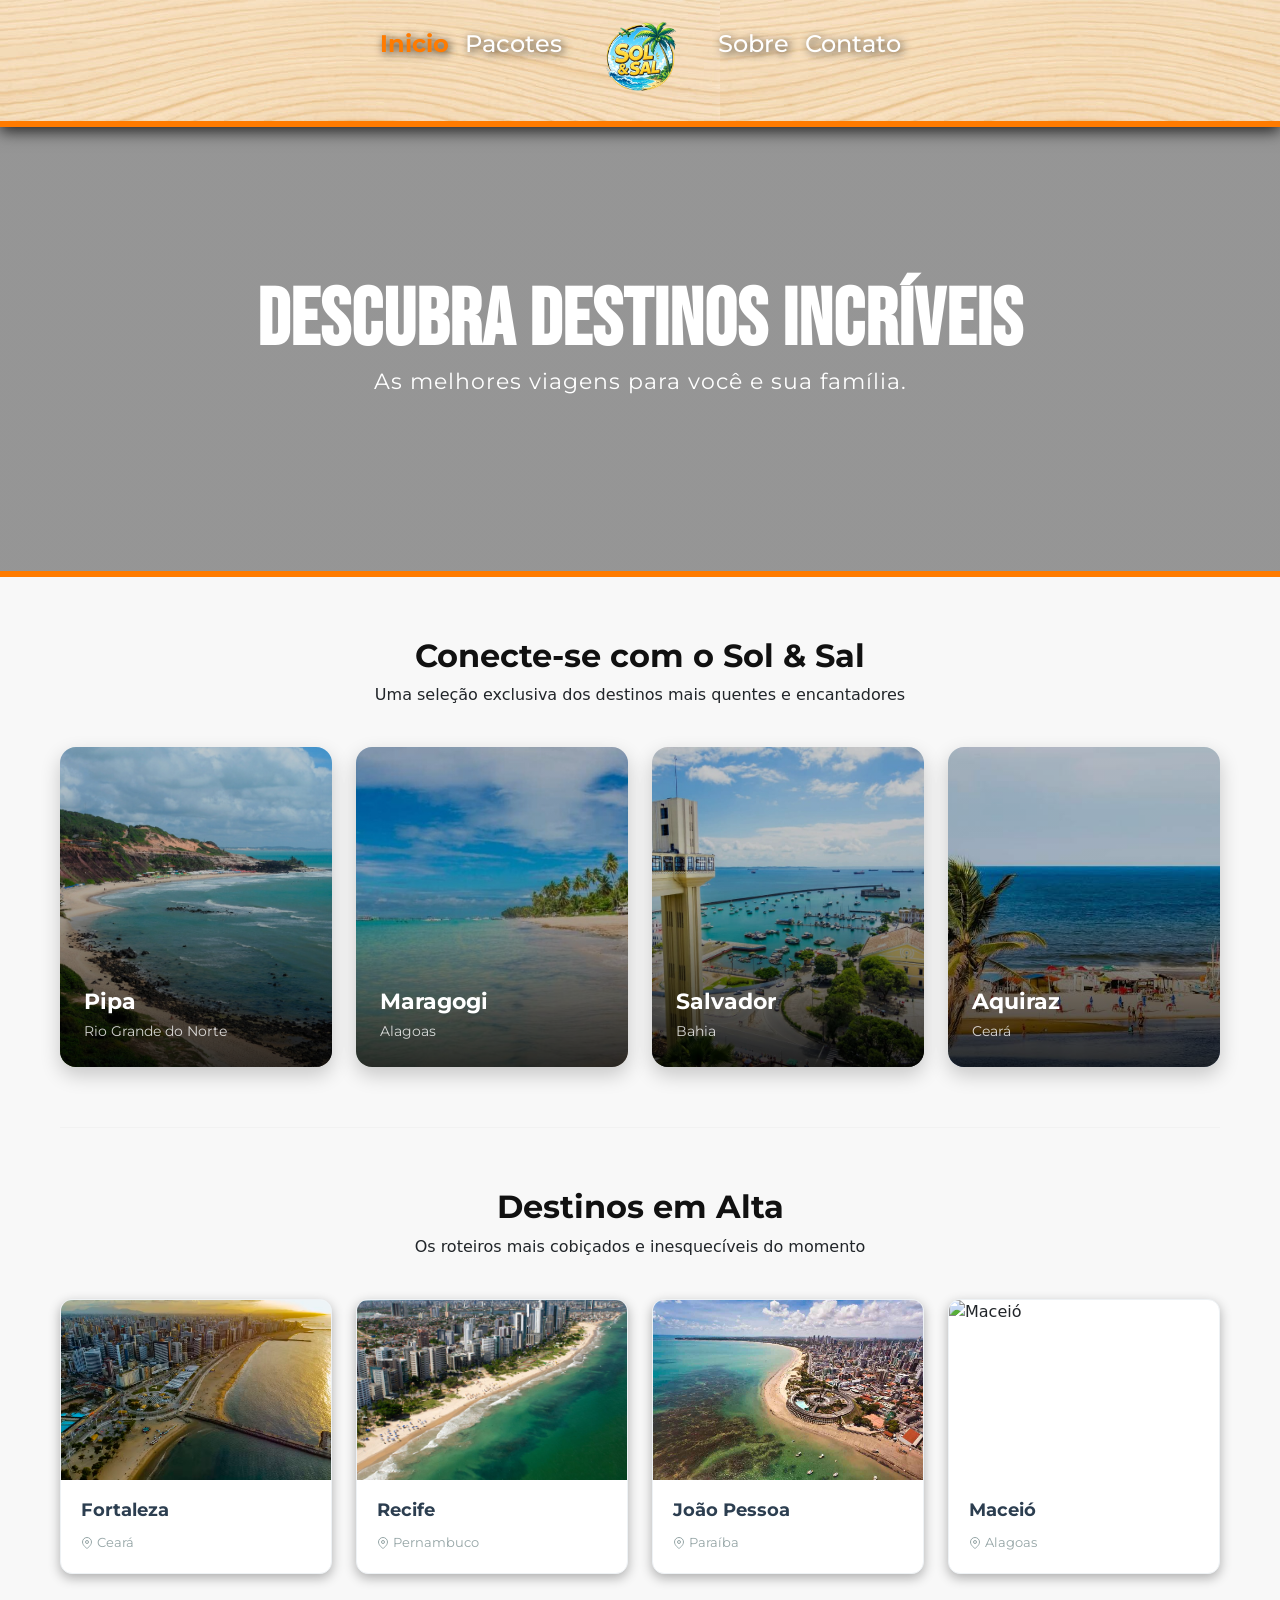
==== commit d25742e7: "vinicius:ajuste de fonte" ====
--- a/index.html
+++ b/index.html
@@ -4,10 +4,11 @@
     <meta charset="UTF-8">
     <meta name="viewport" content="width=device-width, initial-scale=1.0">
     <title>Sol & Sal | Agência de Viagens e Pacotes Turísticos</title>
-    
+
     <link rel="preconnect" href="https://fonts.googleapis.com">
     <link rel="preconnect" href="https://fonts.gstatic.com" crossorigin>
     <link href="https://fonts.googleapis.com/css2?family=Montserrat:wght@400;700;900&display=swap" rel="stylesheet">
+    <link href="https://fonts.googleapis.com/css2?family=Bebas+Neue&display=swap" rel="stylesheet">
     <link href="https://cdn.jsdelivr.net/npm/bootstrap@5.3.3/dist/css/bootstrap.min.css" rel="stylesheet">
     <link rel="stylesheet" href="css/style.css"/>
     <link rel="icon" type="favicon" href="images/logo.png" class="favicon">
--- a/css/style.css
+++ b/css/style.css
@@ -68,7 +68,7 @@
 nav .custom-navlink:hover {
     color: var(--cor_sol) !important;
 }
-nav .custom-navlink.active, 
+nav .custom-navlink.active,
 nav .custom-navlink.pagina_ativa {
     font-weight: bold;
     color: var(--cor_sol) !important;
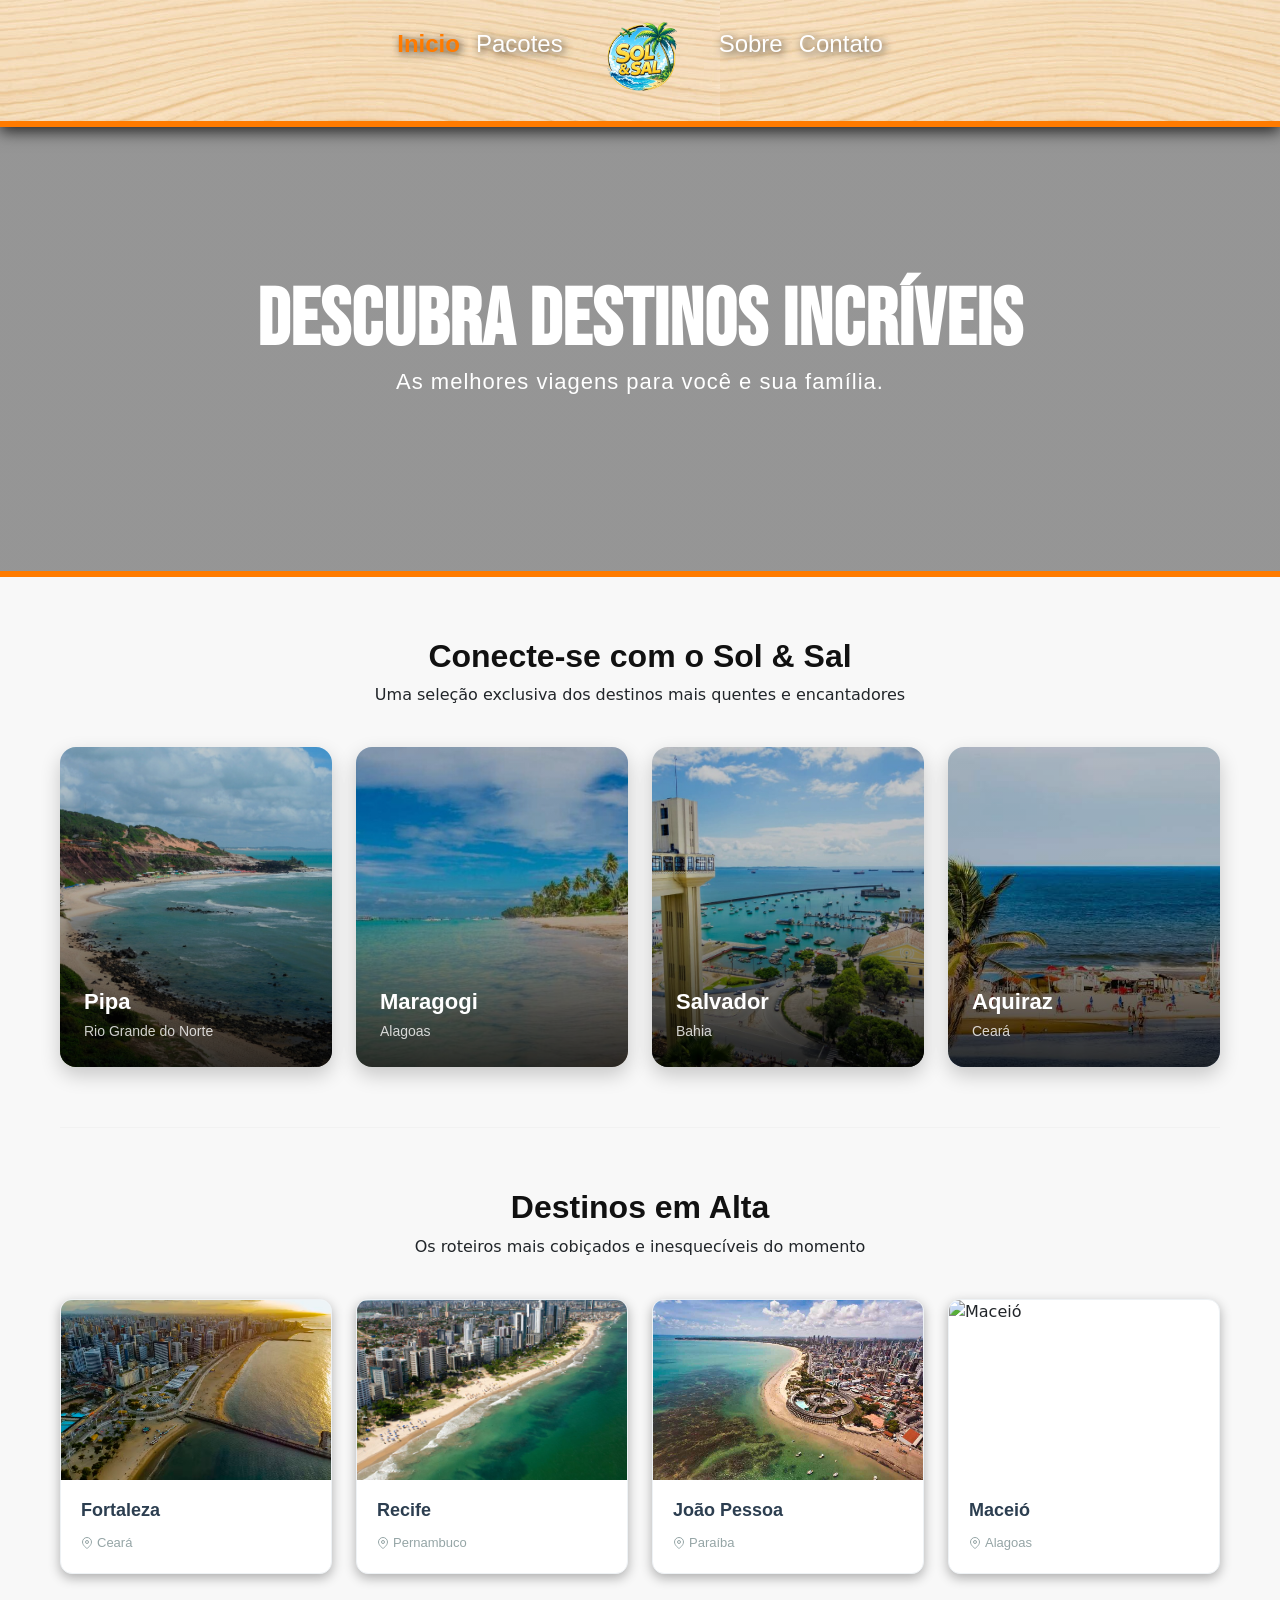
==== commit 3ad73ada: "vinicius: adicinar fonte" ====
--- a/index.html
+++ b/index.html
@@ -7,7 +7,6 @@
 
     <link rel="preconnect" href="https://fonts.googleapis.com">
     <link rel="preconnect" href="https://fonts.gstatic.com" crossorigin>
-    <link href="https://fonts.googleapis.com/css2?family=Montserrat:wght@400;700;900&display=swap" rel="stylesheet">
     <link href="https://fonts.googleapis.com/css2?family=Bebas+Neue&display=swap" rel="stylesheet">
     <link href="https://cdn.jsdelivr.net/npm/bootstrap@5.3.3/dist/css/bootstrap.min.css" rel="stylesheet">
     <link rel="stylesheet" href="css/style.css"/>
